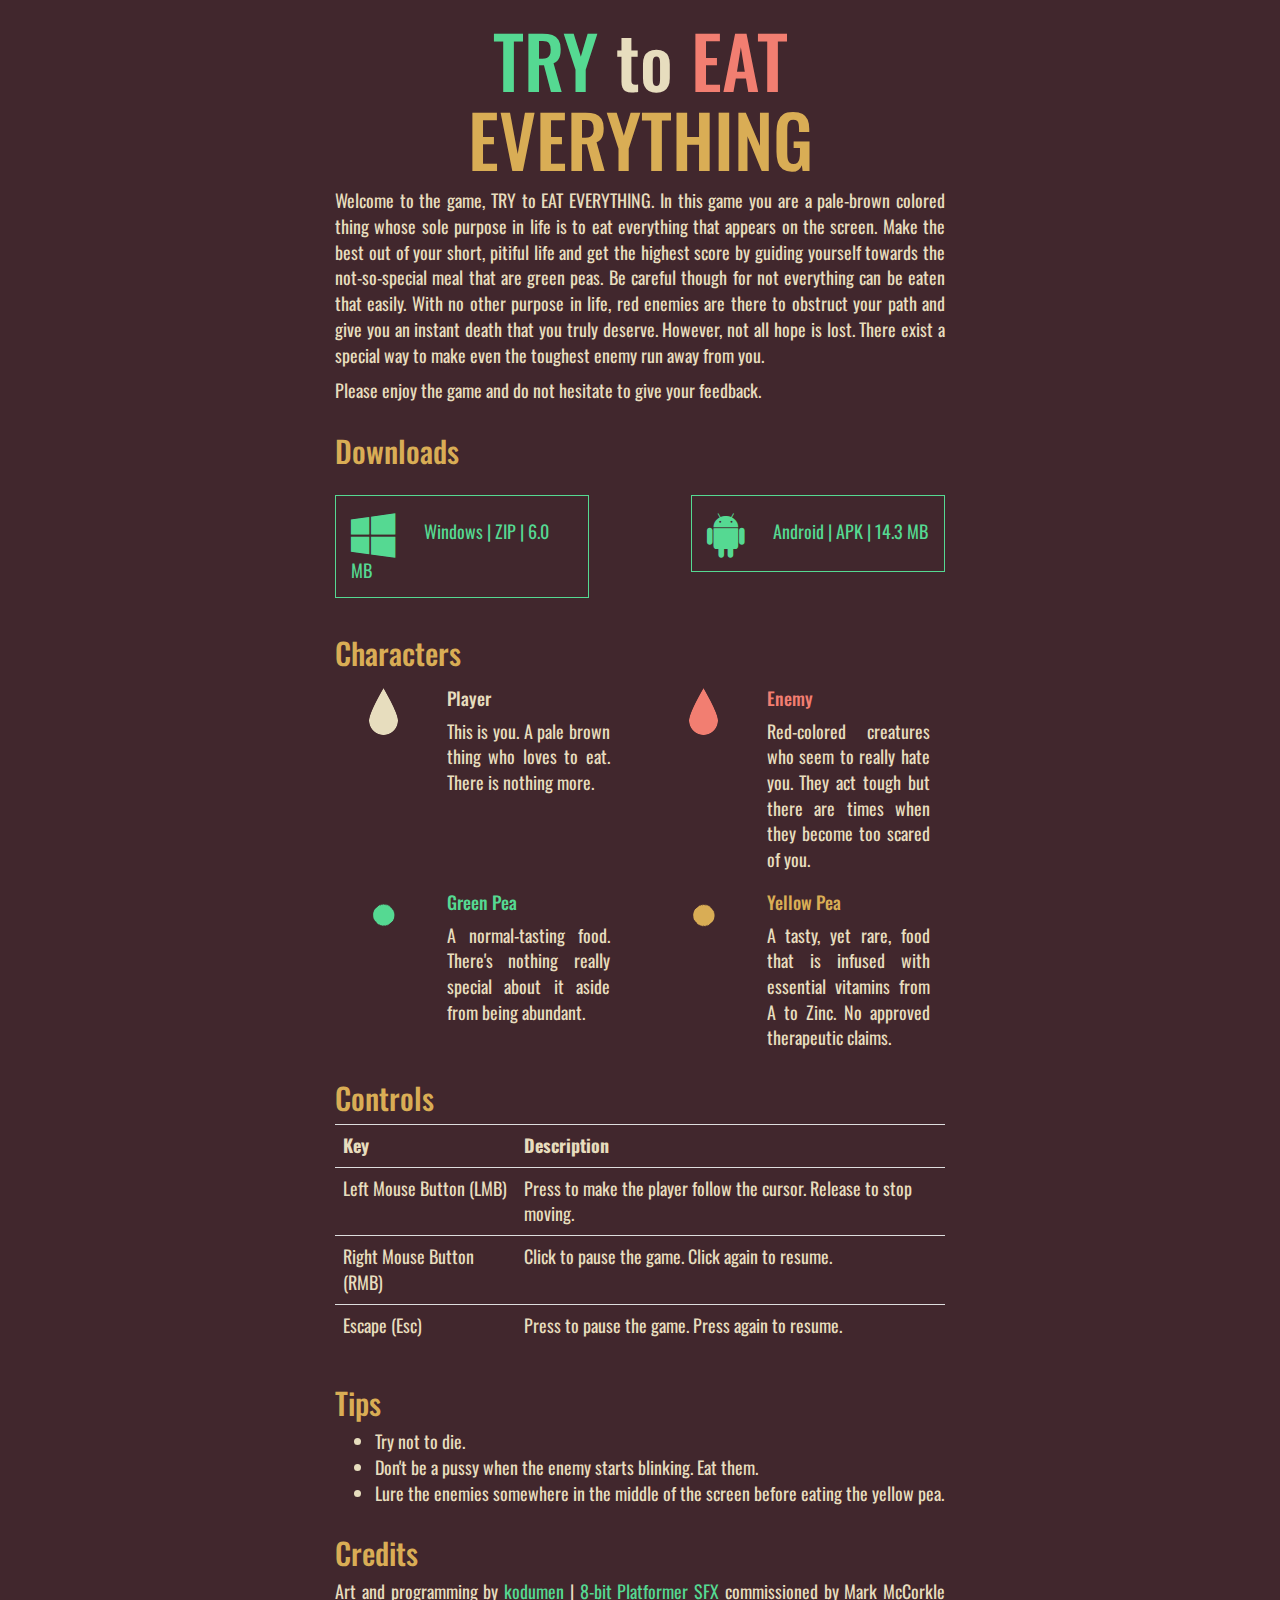
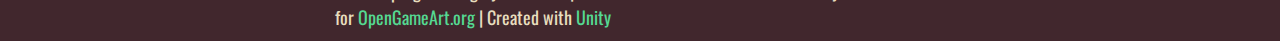
==== index.html @ aa88fc9d "Made them actually look like buttons." ====
<!DOCTYPE html PUBLIC "-//W3C//DTD XHTML 1.0 Strict//EN" "http://www.w3.org/TR/xhtml1/DTD/xhtml1-strict.dtd">
<html xmlns="http://www.w3.org/1999/xhtml">
	<head>
		<meta http-equiv="Content-Type" content="text/html; charset=utf-8">
        <meta name="viewport" content="width=device-width, initial-scale=1">
		<title>Try to Eat Everything</title>
		<script type='text/javascript' src='jquery.min.js'></script>
		<script type="text/javascript">
		<!--
		var unityObjectUrl = "UnityObject2.js";
		if (document.location.protocol == 'https:')
			unityObjectUrl = unityObjectUrl.replace("http://", "https://ssl-");
		document.write('<script type="text\/javascript" src="' + unityObjectUrl + '"><\/script>');
		-->
		</script>
		<script type="text/javascript">
		<!--
			var config = {
				width: 576, 
				height: 432,
				params: { enableDebugging:"0" }
				
			};
			config.params["disableContextMenu"] = true;
			var u = new UnityObject2(config);
			
			jQuery(function() {

				var $missingScreen = jQuery("#unityPlayer").find(".missing");
				var $brokenScreen = jQuery("#unityPlayer").find(".broken");
				$missingScreen.hide();
				$brokenScreen.hide();

				u.observeProgress(function (progress) {
					switch(progress.pluginStatus) {
						case "broken":
							$brokenScreen.find("a").click(function (e) {
								e.stopPropagation();
								e.preventDefault();
								u.installPlugin();
								return false;
							});
							$brokenScreen.show();
						break;
						case "missing":
							$missingScreen.find("a").click(function (e) {
								e.stopPropagation();
								e.preventDefault();
								u.installPlugin();
								return false;
							});
							$missingScreen.show();
						break;
						case "installed":
							$missingScreen.remove();
						break;
						case "first":
						break;
					}
				});
				u.initPlugin(jQuery("#unityPlayer")[0], "ttee-1-web.unity3d");
			});
		-->
		</script>
		<link rel="stylesheet" href="https://maxcdn.bootstrapcdn.com/bootstrap/3.3.2/css/bootstrap.min.css">
        <link href='http://fonts.googleapis.com/css?family=Oswald:300' rel='stylesheet' type='text/css'>
        <link rel="stylesheet" href="https://maxcdn.bootstrapcdn.com/font-awesome/4.3.0/css/font-awesome.min.css">
        <link rel="stylesheet" href="stylesheet.css">
	</head>
	<body>  
        <div class="container-fluid">
            
            <!-- Player -->
            <div class="row" id="unityPlayer">
                <div class="missing">
                    <a href="http://unity3d.com/webplayer/" title="Unity Web Player. Install now!">
                        <img alt="Unity Web Player. Install now!" src="http://webplayer.unity3d.com/installation/getunity.png" width="193" height="63" />
                    </a>
                </div>
            </div>
            
            <!-- Title + Description -->
            <div class="row" id="description">
                <div class="col-md-6 col-md-offset-3">
                    <h1 class="text-center">
                        <span class="title-green">TRY</span> 
                        <span class="title-pale-brown">to</span> 
                        <span class="title-red">EAT</span><br>
                        <span class="title-yellow">EVERYTHING</span>
                    </h1>
                    <p>Welcome to the game, TRY to EAT EVERYTHING. In this game you are a pale-brown colored thing whose sole purpose in life is to eat everything that appears on the screen. Make the best out of your short, pitiful life and get the highest score by guiding yourself towards the not-so-special meal that are green peas. Be careful though for not everything can be eaten that easily. With no other purpose in life, red enemies are there to obstruct your path and give you an instant death that you truly deserve. However, not all hope is lost. There exist a special way to make even the toughest enemy run away from you.</p>
                    <p>Please enjoy the game and do not hesitate to give your feedback.</p>
                </div>
            </div>
            
            <!-- Downloads -->
            <div class="row" id="downloads">
                <div class="col-md-6 col-md-offset-3">
                    <h2>Downloads</h2>
                    <a href="" title="Windows Download Link">
                        <div class="col-xs-5 btn-dl">
                            <i class="fa fa-windows"></i>
                            Windows | ZIP | 6.0 MB
                        </div>
                    </a>
                    <a href="" title="Android Download Link">
                        <div class="col-xs-5 col-xs-offset-2 btn-dl">
                            <i class="fa fa-android"></i>
                            Android | APK | 14.3 MB
                        </div>
                    </a>
                </div>
            </div>
            
            <!-- Characters -->
            <div class="row" id="characters">
                <div class="col-md-6 col-md-offset-3">
                    <h2>Characters</h2>
                    <div class="row">
                        <div class="col-md-6">
                            <div class="col-xs-4 icon-img">
                                <img alt="Player" src="images/player.png">
                            </div>
                            <div class="col-xs-8">
                                <h4><span class="title-pale-brown">Player</span></h4>
                                <p>This is you. A pale brown thing who loves to eat. There is nothing more.</p>
                            </div>
                        </div>
                        <div class="col-md-6">
                            <div class="col-xs-4 icon-img">
                                <img alt="Enemy" src="images/enemy.png">
                            </div>
                            <div class="col-xs-8">
                                <h4><span class="title-red">Enemy</span></h4>
                                <p>Red-colored creatures who seem to really hate you. They act tough but there are times when they become too scared of you.</p>
                            </div>
                        </div>
                    </div>
                    <div class="row">
                        <div class="col-md-6">
                            <div class="col-xs-4 icon-img">
                                <img alt="Green Pea" src="images/greenP.png">
                            </div>
                            <div class="col-xs-8">
                                <h4><span class="title-green">Green Pea</span></h4>
                                <p>A normal-tasting food. There's nothing really special about it aside from being abundant.</p>
                            </div>
                        </div>
                        <div class="col-md-6">
                            <div class="col-xs-4 icon-img">
                                <img alt="Yellow Pea" src="images/yellowP.png">
                            </div>
                            <div class="col-xs-8">
                                <h4><span class="title-yellow">Yellow Pea</span></h4>
                                <p>A tasty, yet rare, food that is infused with essential vitamins from A to Zinc. No approved therapeutic claims.</p>
                            </div>
                        </div>
                    </div>
                </div>
            </div>
            
            <!--Controls-->
            <div class="row" id="controls">
                <div class="col-md-6 col-md-offset-3">
                    <h2>Controls</h2>
                    <table class="table">
                        <tr>
                            <th>Key</th>
                            <th>Description</th>
                        </tr>
                        <tr>
                            <td>Left Mouse Button (LMB)</td>
                            <td>Press to make the player follow the cursor. Release to stop moving.</td>
                        </tr>
                        <tr>
                            <td>Right Mouse Button (RMB)</td>
                            <td>Click to pause the game. Click again to resume.</td>
                        </tr>
                        <tr>
                            <td>Escape (Esc)</td>
                            <td>Press to pause the game. Press again to resume.</td>
                        </tr>
                    </table>
                </div>
            </div>
            
            <!--Tips-->
            <div class="row" id="tips">
                <div class="col-md-6 col-md-offset-3">
                    <h2>Tips</h2>
                    <ul>
                        <li>Try not to die.</li>
                        <li>Don't be a pussy when the enemy starts blinking. Eat them.</li>
                        <li>Lure the enemies somewhere in the middle of the screen before eating the yellow pea.</li>
                    </ul>
                </div>
            </div>
            
            <!--Credits-->
            <div class="row" id="credits">
                <div class="col-md-6 col-md-offset-3">
                    <h2>Credits</h2>
                    <p>
                        Art and programming by <a href="http://www.github.com/kodumen">kodumen</a> | 
                        <a href="http://opengameart.org/content/8-bit-platformer-sfx">8-bit Platformer SFX</a> commissioned by Mark McCorkle for <a href="http://opengameart.org">OpenGameArt.org</a> | 
                        Created with <a href="http://unity3d.com/unity/" title="Go to unity3d.com">Unity</a>
                    </p>
                </div>
            </div>
        </div>
        
        <script src="https://ajax.googleapis.com/ajax/libs/jquery/1.11.2/jquery.min.js"></script>
        <script src="https://maxcdn.bootstrapcdn.com/bootstrap/3.3.2/js/bootstrap.min.js"></script>
	</body>
</html>
---- stylesheet.css ----
body {
    color: #e7ddbe;
    background: #41272D;
    font-family: 'Oswald', sans-serif !important;
    font-size: 1.8em;
}

h1 {
    font-size: 4em;
}

p {
    text-align: justify;
}

#unityPlayer embed{
    box-shadow: 0 0 1em #55d992;
    margin: 2em auto auto auto;
}

.icon-img {
    text-align: center;
}

i {
    font-size: 48px !important;
    vertical-align: middle;
    padding-right: 0.5em;
}

/*TITLE SPANS*/
.title-green, a, a:visited {
    color: #55d992;
}

.title-pale-brown {
    color: #e7ddbe;
}

.title-red, a:hover {
    color: #f27e71;
}

.title-yellow, h2 {
    color: #d9ad55;
}

/* DOWNLOAD BUTTON */
.btn-dl {
    border: solid 1px #55d992;
    margin-bottom:1em;
    margin-top:1em;
    padding-bottom: 0.75em;
    padding-top: 0.75em;
}

.btn-dl:hover {
    border-color: #f27e71;
}
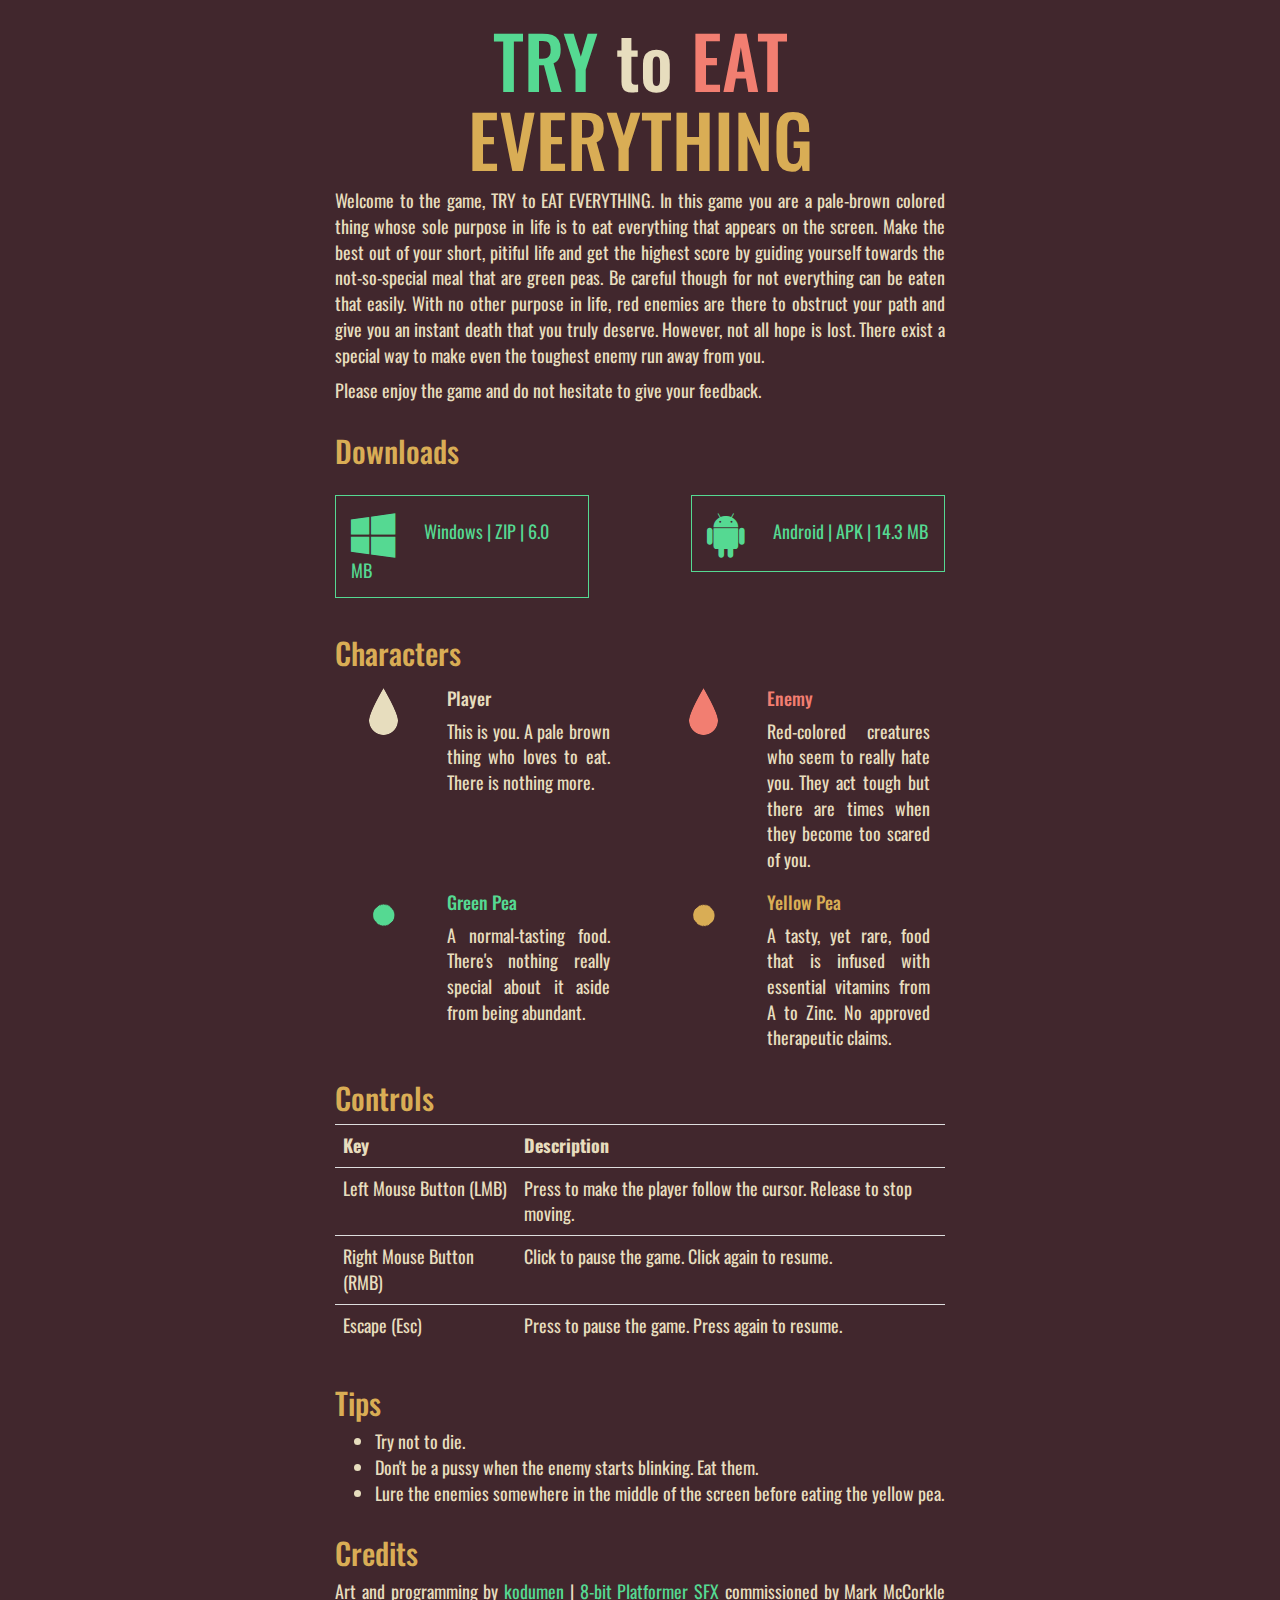
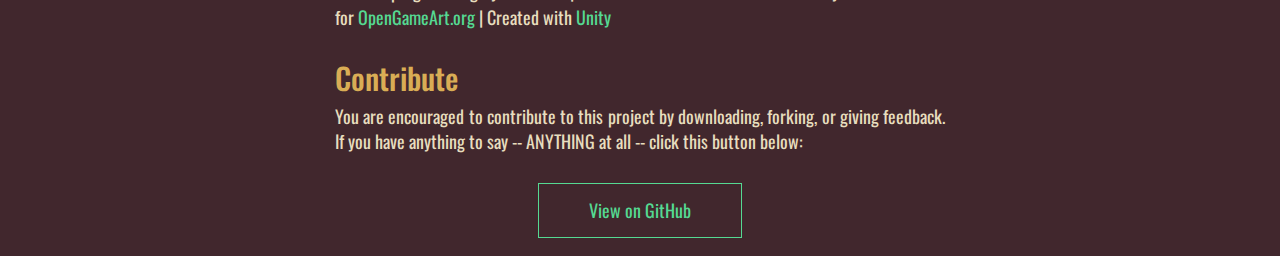
==== commit 627a4014: "Added github project link." ====
--- a/index.html
+++ b/index.html
@@ -97,13 +97,13 @@
             <div class="row" id="downloads">
                 <div class="col-md-6 col-md-offset-3">
                     <h2>Downloads</h2>
-                    <a href="" title="Windows Download Link">
+                    <a href="https://github.com/kodumen/try-to-eat-everything/raw/master/builds/ttee-1-windows.zip" title="Windows Download Link">
                         <div class="col-xs-5 btn-dl">
                             <i class="fa fa-windows"></i>
                             Windows | ZIP | 6.0 MB
                         </div>
                     </a>
-                    <a href="" title="Android Download Link">
+                    <a href="https://github.com/kodumen/try-to-eat-everything/raw/master/builds/ttee-1-android.apk" title="Android Download Link">
                         <div class="col-xs-5 col-xs-offset-2 btn-dl">
                             <i class="fa fa-android"></i>
                             Android | APK | 14.3 MB
@@ -207,6 +207,22 @@
                     </p>
                 </div>
             </div>
+            
+            <!--Contribute-->
+            <div class="row" id="contribute">
+                <div class="col-md-6 col-md-offset-3">
+                    <h2>Contribute</h2>
+                    <p>
+                        You are encouraged to contribute to this project by downloading, forking, or giving feedback. If you have anything to say -- ANYTHING at all -- click this button below:
+                    </p>
+                    
+                    <a href="http://www.github.com/kodumen/try-to-eat-everything" target="_blank">
+                        <div class="col-xs-4 col-xs-offset-4 btn-dl btn-text-only">
+                            View on GitHub
+                        </div>
+                    </a>
+                </div>
+            </div>
         </div>
         
         <script src="https://ajax.googleapis.com/ajax/libs/jquery/1.11.2/jquery.min.js"></script>
--- a/stylesheet.css
+++ b/stylesheet.css
@@ -14,7 +14,7 @@
 }
 
 #unityPlayer embed{
-    box-shadow: 0 0 1em #55d992;
+    box-shadow: 0 0 0.35em #55d992;
     margin: 2em auto auto auto;
 }
 
@@ -57,3 +57,7 @@
 .btn-dl:hover {
     border-color: #f27e71;
 }
+
+.btn-text-only {
+    text-align: center;
+}
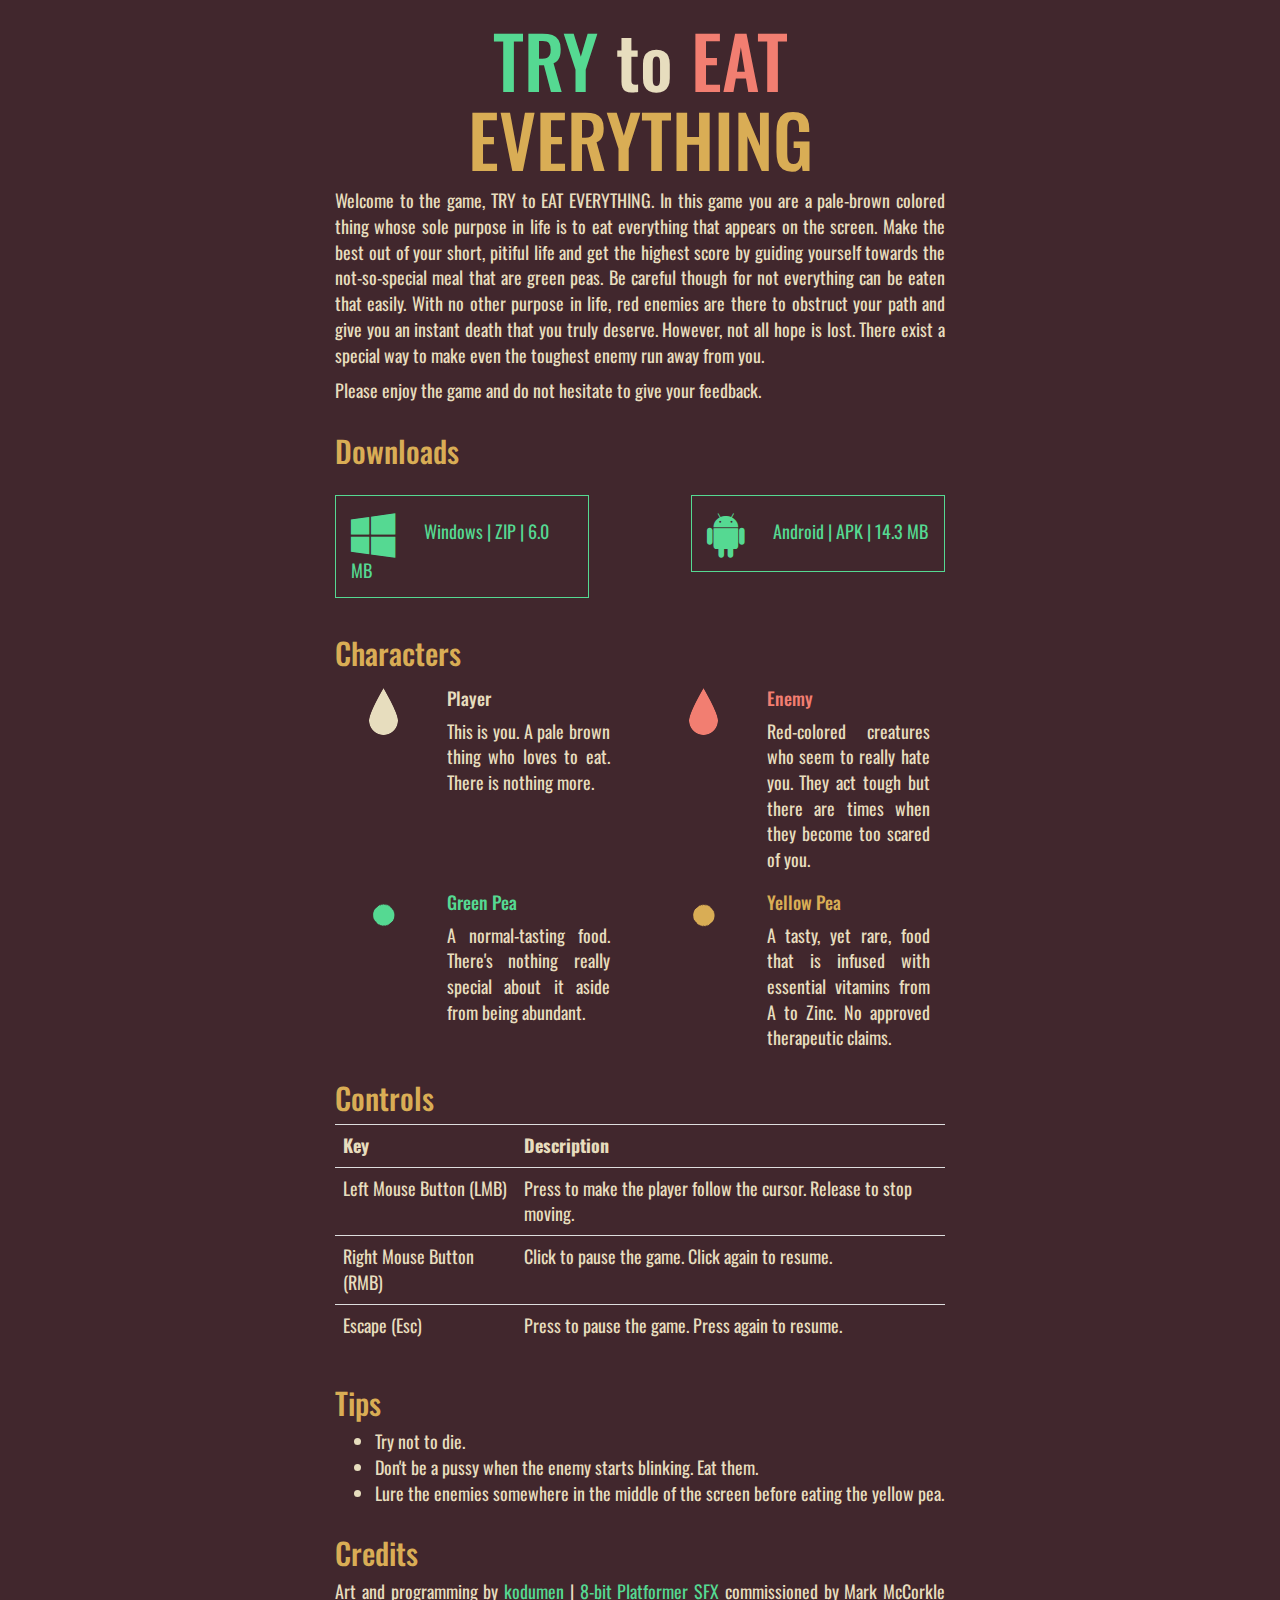
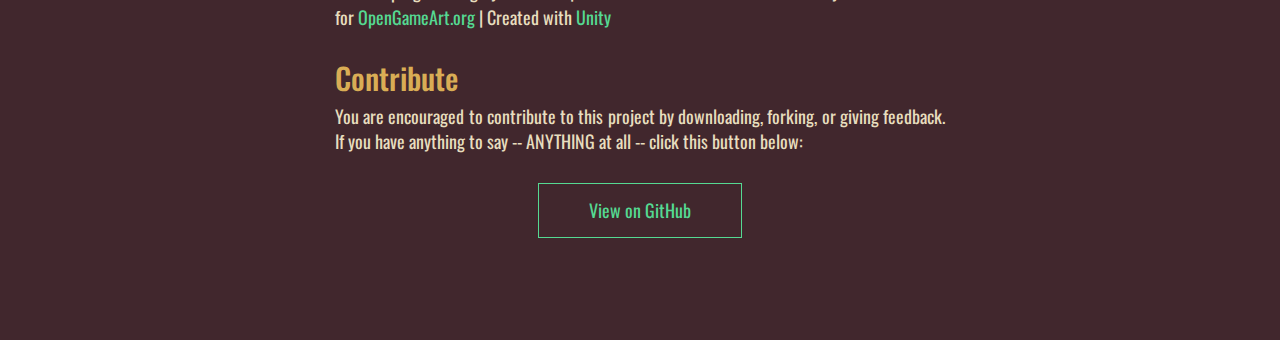
==== commit dce8f2a6: "Positioned github buttons." ====
--- a/index.html
+++ b/index.html
@@ -223,6 +223,13 @@
                     </a>
                 </div>
             </div>
+<!--            <div class="row">-->
+                <div id="github_buttons">
+                    <iframe src="https://ghbtns.com/github-btn.html?user=kodumen&repo=try-to-eat-everything&type=star&count=true" frameborder="0" scrolling="0" width="120px" height="30px"></iframe>
+                    <iframe src="https://ghbtns.com/github-btn.html?user=kodumen&repo=try-to-eat-everything&type=watch&count=true&v=2" frameborder="0" scrolling="0" width="120px" height="30px"></iframe>
+                    <iframe src="https://ghbtns.com/github-btn.html?user=kodumen&repo=try-to-eat-everything&type=fork&count=true" frameborder="0" scrolling="0" width="120px" height="30px"></iframe>
+                </div>
+<!--            </div>-->
         </div>
         
         <script src="https://ajax.googleapis.com/ajax/libs/jquery/1.11.2/jquery.min.js"></script>
--- a/stylesheet.css
+++ b/stylesheet.css
@@ -61,3 +61,10 @@
 .btn-text-only {
     text-align: center;
 }
+
+/* GITHUB BUTTONS */
+#github_buttons {
+    margin: auto;
+    width: 372px;
+    padding-bottom: 48px;
+}
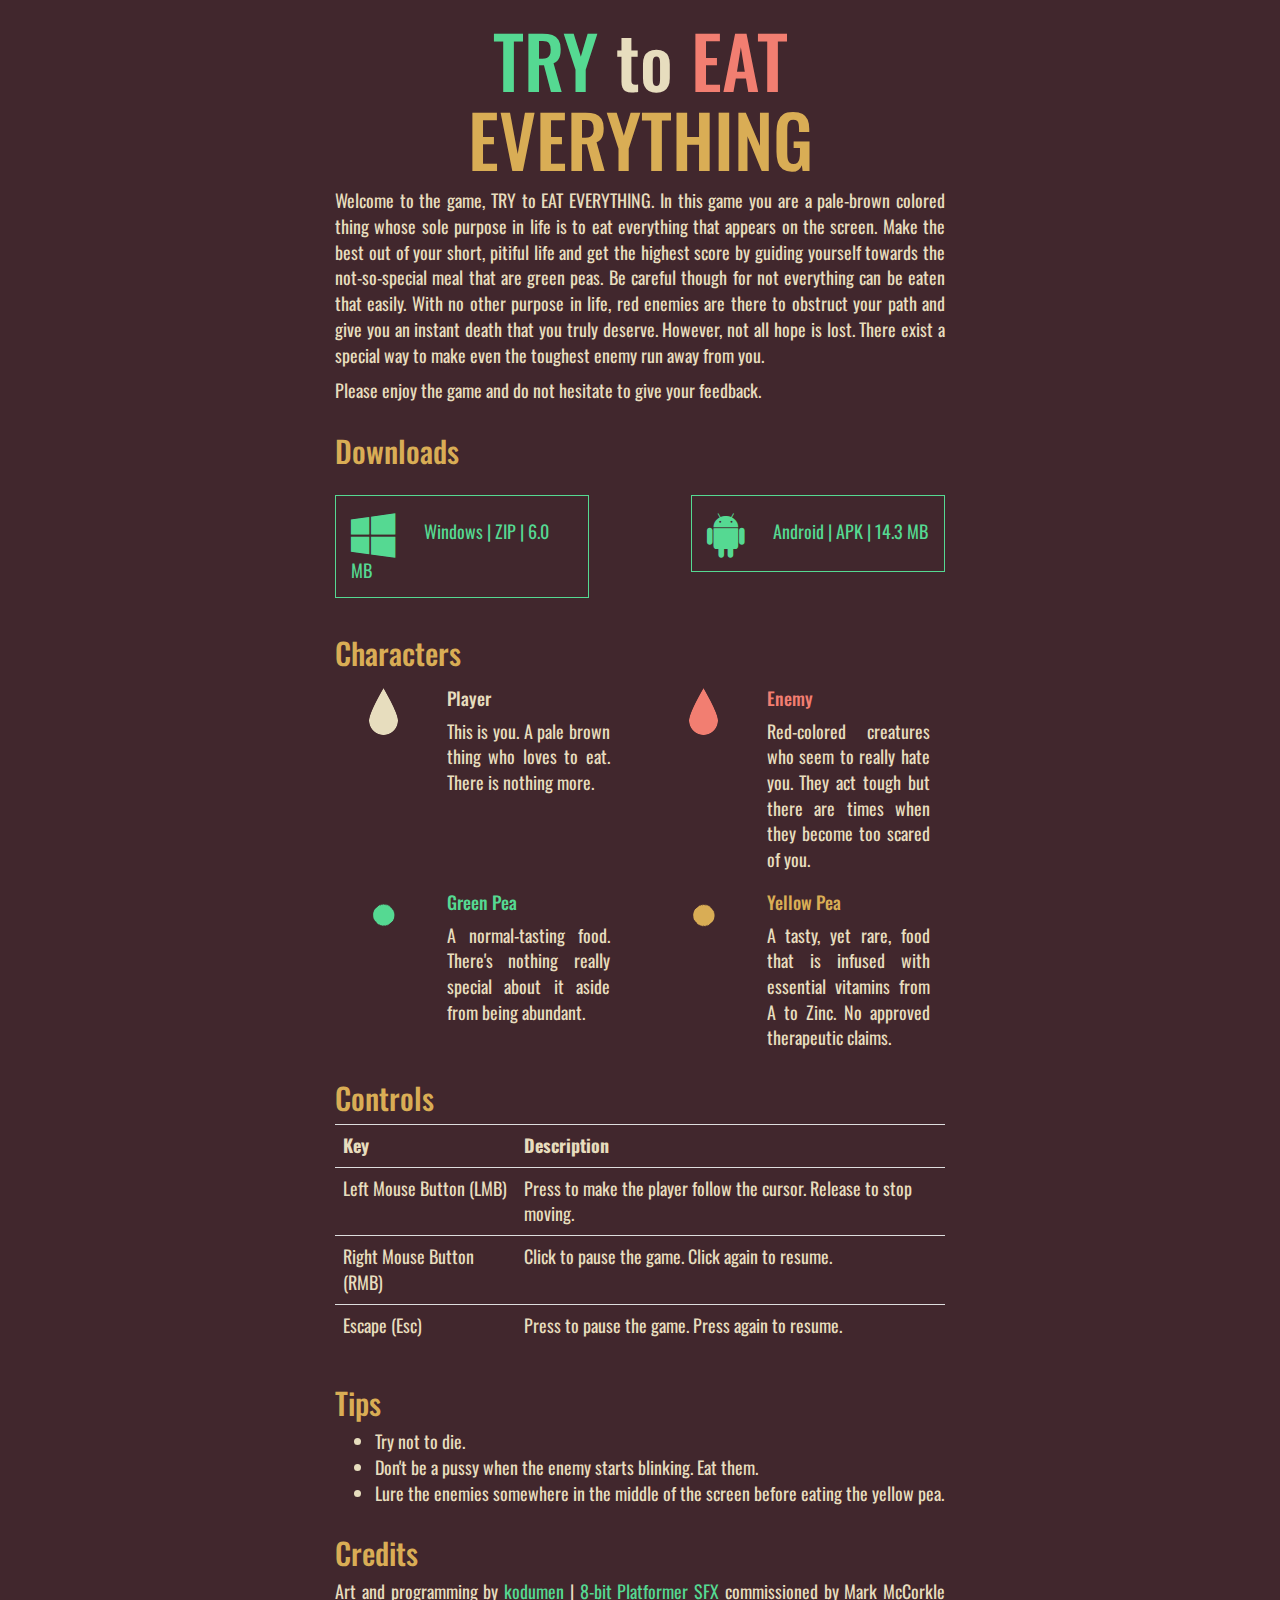
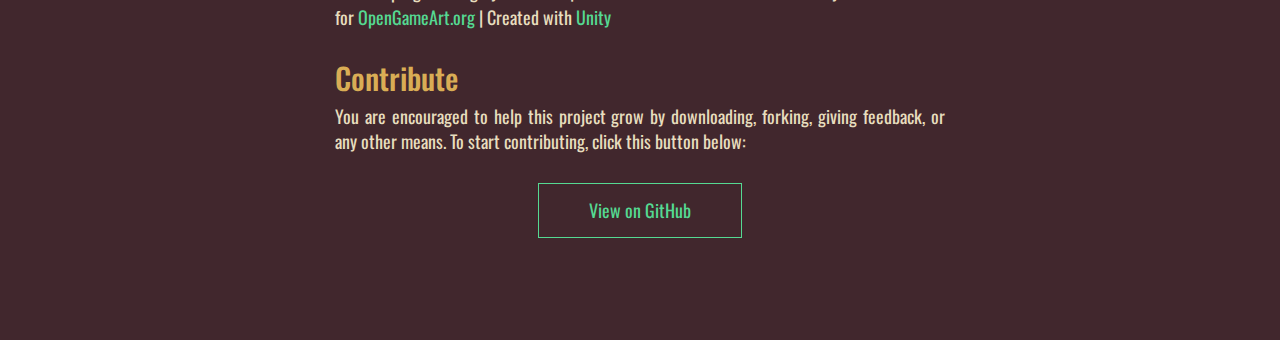
==== commit 90b1b300: "Changed some paragraphs." ====
--- a/index.html
+++ b/index.html
@@ -213,7 +213,7 @@
                 <div class="col-md-6 col-md-offset-3">
                     <h2>Contribute</h2>
                     <p>
-                        You are encouraged to contribute to this project by downloading, forking, or giving feedback. If you have anything to say -- ANYTHING at all -- click this button below:
+                        You are encouraged to help this project grow by downloading, forking, giving feedback, or any other means. To start contributing, click this button below:
                     </p>
                     
                     <a href="http://www.github.com/kodumen/try-to-eat-everything" target="_blank">
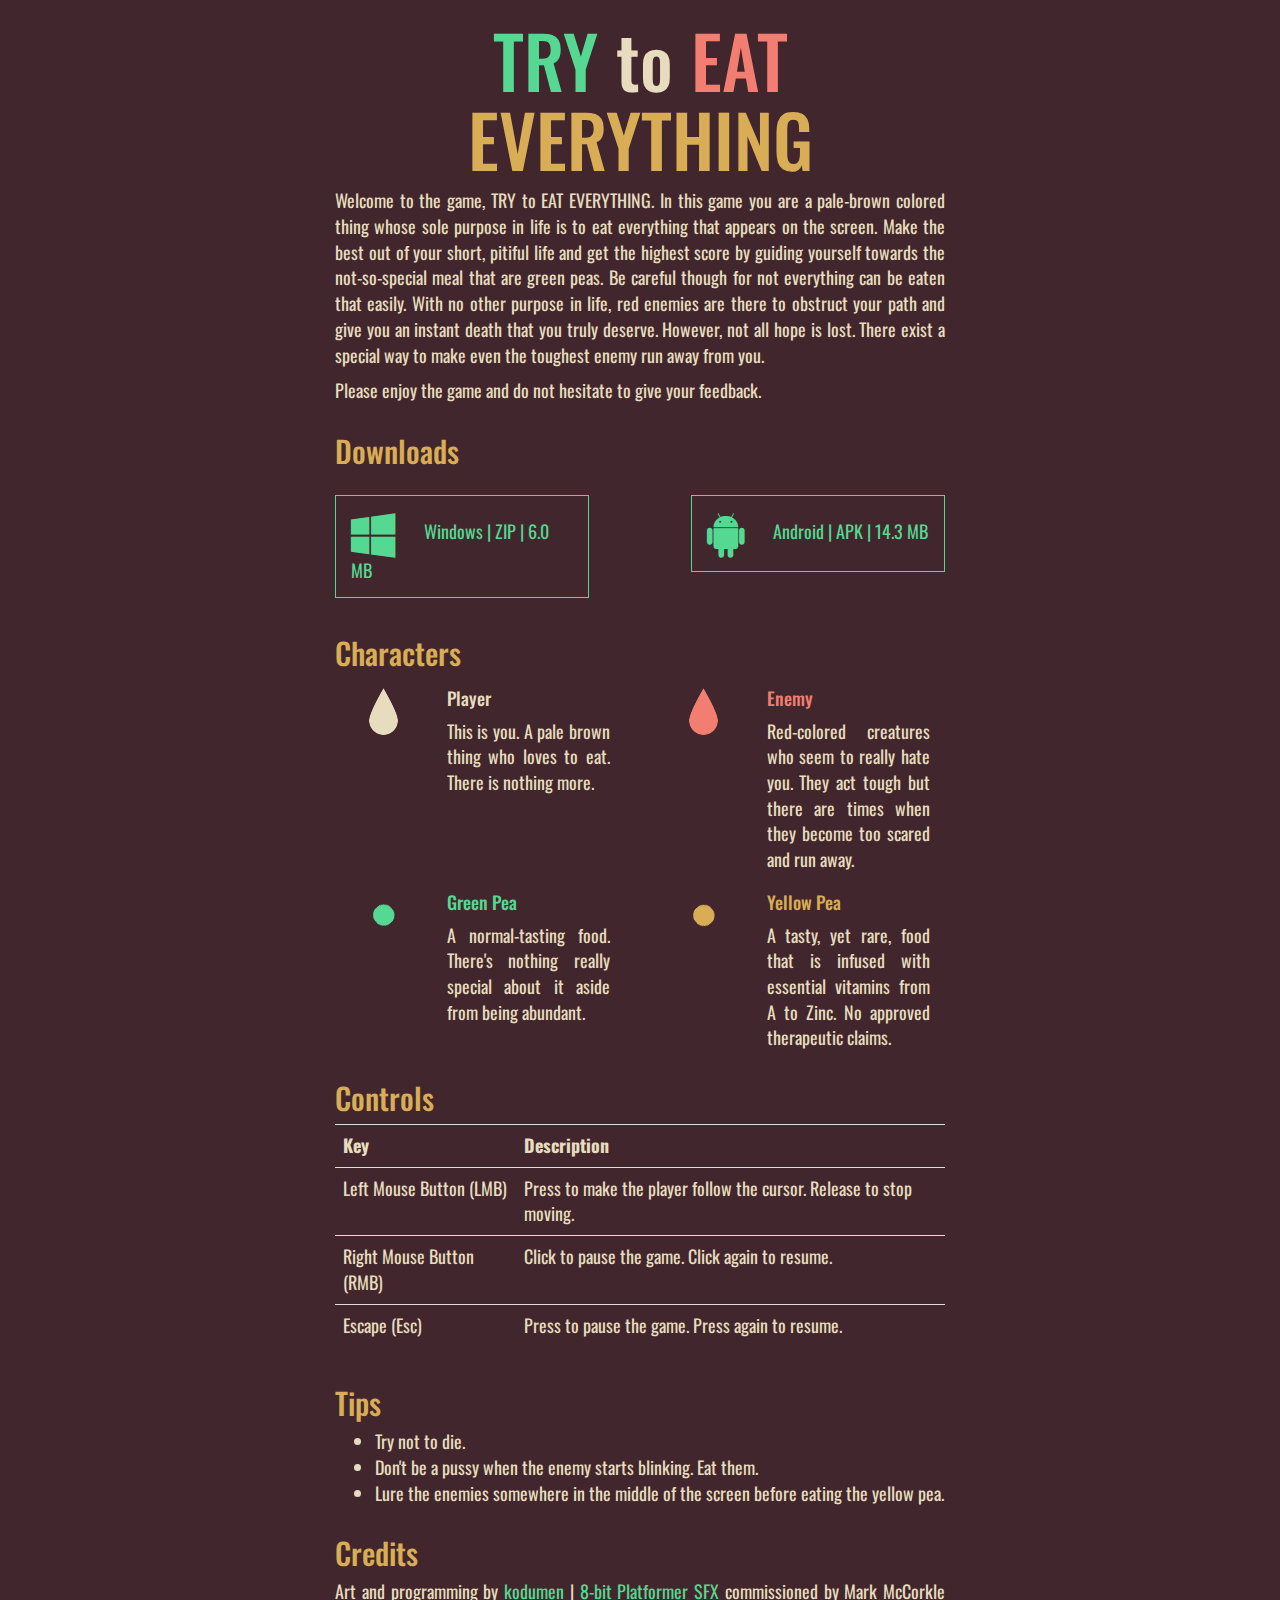
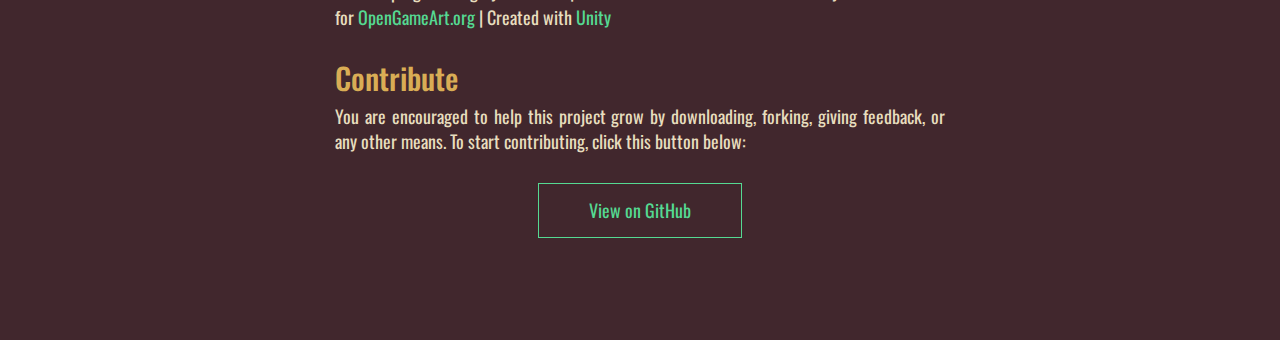
==== commit 64c194df: "Changes some words." ====
--- a/index.html
+++ b/index.html
@@ -58,7 +58,7 @@
 						break;
 					}
 				});
-				u.initPlugin(jQuery("#unityPlayer")[0], "ttee-1-web.unity3d");
+				u.initPlugin(jQuery("#unityPlayer")[0], "ttee-1_1_0-web.unity3d");
 			});
 		-->
 		</script>
@@ -97,13 +97,13 @@
             <div class="row" id="downloads">
                 <div class="col-md-6 col-md-offset-3">
                     <h2>Downloads</h2>
-                    <a href="https://github.com/kodumen/try-to-eat-everything/raw/master/builds/ttee-1-windows.zip" title="Windows Download Link">
+                    <a href="https://github.com/kodumen/try-to-eat-everything/raw/master/builds/ttee-1_1_0-windows.zip" title="Windows Download Link">
                         <div class="col-xs-5 btn-dl">
                             <i class="fa fa-windows"></i>
                             Windows | ZIP | 6.0 MB
                         </div>
                     </a>
-                    <a href="https://github.com/kodumen/try-to-eat-everything/raw/master/builds/ttee-1-android.apk" title="Android Download Link">
+                    <a href="https://github.com/kodumen/try-to-eat-everything/raw/master/builds/ttee-1_1_0-android.apk" title="Android Download Link">
                         <div class="col-xs-5 col-xs-offset-2 btn-dl">
                             <i class="fa fa-android"></i>
                             Android | APK | 14.3 MB
@@ -132,7 +132,7 @@
                             </div>
                             <div class="col-xs-8">
                                 <h4><span class="title-red">Enemy</span></h4>
-                                <p>Red-colored creatures who seem to really hate you. They act tough but there are times when they become too scared of you.</p>
+                                <p>Red-colored creatures who seem to really hate you. They act tough but there are times when they become too scared and run away.</p>
                             </div>
                         </div>
                     </div>
